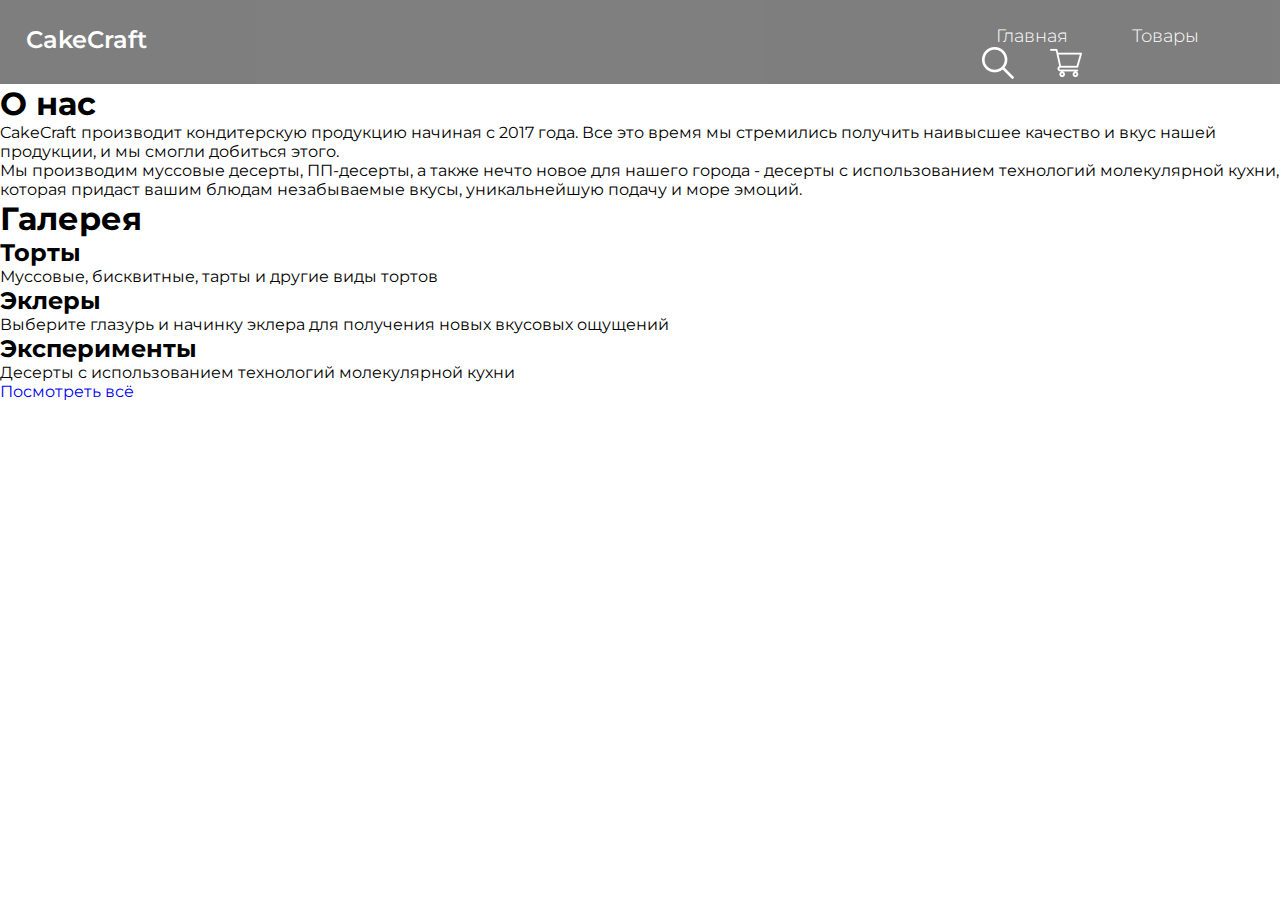
==== index.html @ c8b183b9 "redesign" ====
<!DOCTYPE html>
<html>
<head>
    <meta charset='utf-8'>
    <meta http-equiv='X-UA-Compatible' content='IE=edge'>
    <title>CakeCraft - главная</title>
    <meta name='viewport' content='width=device-width, initial-scale=1'>
    <link rel='stylesheet' type='text/css' media='screen' href='styles/index.css'>
    <link href="https://fonts.googleapis.com/css2?family=Montserrat:wght@300;400;500;600&display=swap" rel="stylesheet">
    <script src='scripts/main.js'></script>
</head>

<body>
    <header id="#head">
        <div class="header__logo">CakeCraft</div>
        <nav class="topnav" id="myTopnav">
            <a href="#head">Главная</a>
            <a href="allGoods.html">Товары</a>
            <a href="" class="img-link"><img src="media/images/icons/search.png" width="32" height="32" alt="Поиск"></a>
            <a href="" class="img-link"><img src="media/images/icons/bascket.png" width="32" height="32" alt="Корзина"></a>
        </nav>
    </header>

    <main>
        
        <div class="topBlock">

        </div>
    

        <div class="aboutUs" id="aboutUs">
            <h1 id="title">О нас</h1>
            <p id="mainText">CakeCraft производит кондитерскую продукцию начиная с 2017 года. Все это время мы стремились получить наивысшее качество и вкус нашей продукции, и мы смогли добиться этого.</p>
            <p id="mainText">Мы производим муссовые десерты, ПП-десерты, а также нечто новое для нашего города - десерты с использованием технологий молекулярной кухни, которая придаст вашим блюдам незабываемые вкусы, уникальнейшую подачу и море эмоций.</p>
        </div>

        <div class="gallery">
            <h1 id="title">Галерея</h1>
        </div>

        <div class="goods" id="goods">
            <div id="imageFrame1"></div>
            <div id="goodFrame1">
                <h2>Торты</h2>
                <p class="mainText">Муссовые, бисквитные, тарты и другие виды тортов</p>
            </div>
            <div id="imageFrame2"></div>
            <div id="goodFrame2">
                <h2>Эклеры</h2>
                <p class="mainText">Выберите глазурь и начинку эклера для получения новых вкусовых ощущений</p>  
            </div>
            <div id="imageFrame3"></div>
            <div id="goodFrame3">
                <h2>Эксперименты</h2>
                <p class="mainText">Десерты с использованием технологий молекулярной кухни</p>  
            </div>
            <a href="#goods">Посмотреть всё</a>
        </div>

    </main>

    <footer>

    </footer>
</body>
</html>
---- styles/index.css ----
* {
    margin: 0;
    padding: 0;
}

a {
    text-decoration: none;
}

li {
    list-style: none;
}

body {
    font-family: 'Montserrat', sans-serif;
    /* background-color: aqua; */
}

header {
    width: 100%;
    background: #000;
    opacity: 0.5;
    display: flex;
}

.header__logo {
    color: #fff;
    font-weight: 600;
    font-size: 24px;
    cursor: pointer;
    margin-top: 25px;
    margin-left: 2%;
}

nav {
    margin-top: 25px;
    margin-left: 64%;
}

.topnav a {
    color: #fff;
    text-align: center;
    font-weight: 300;
    font-size: 18px;
    padding: 12px 30px;
}

.topnav .img-link {
    color: #fff;
    text-align: center;
    padding: 12px 16px;
}

.topnav a:hover {
    border-bottom: 2px solid #fff;
}





















#buttonTB {
    padding-top: 1%;
    padding-bottom: 1%;
    padding-left: 2%;
    padding-right: 2%;
    margin: 10%;
    background-color: #FCDA7C;
}
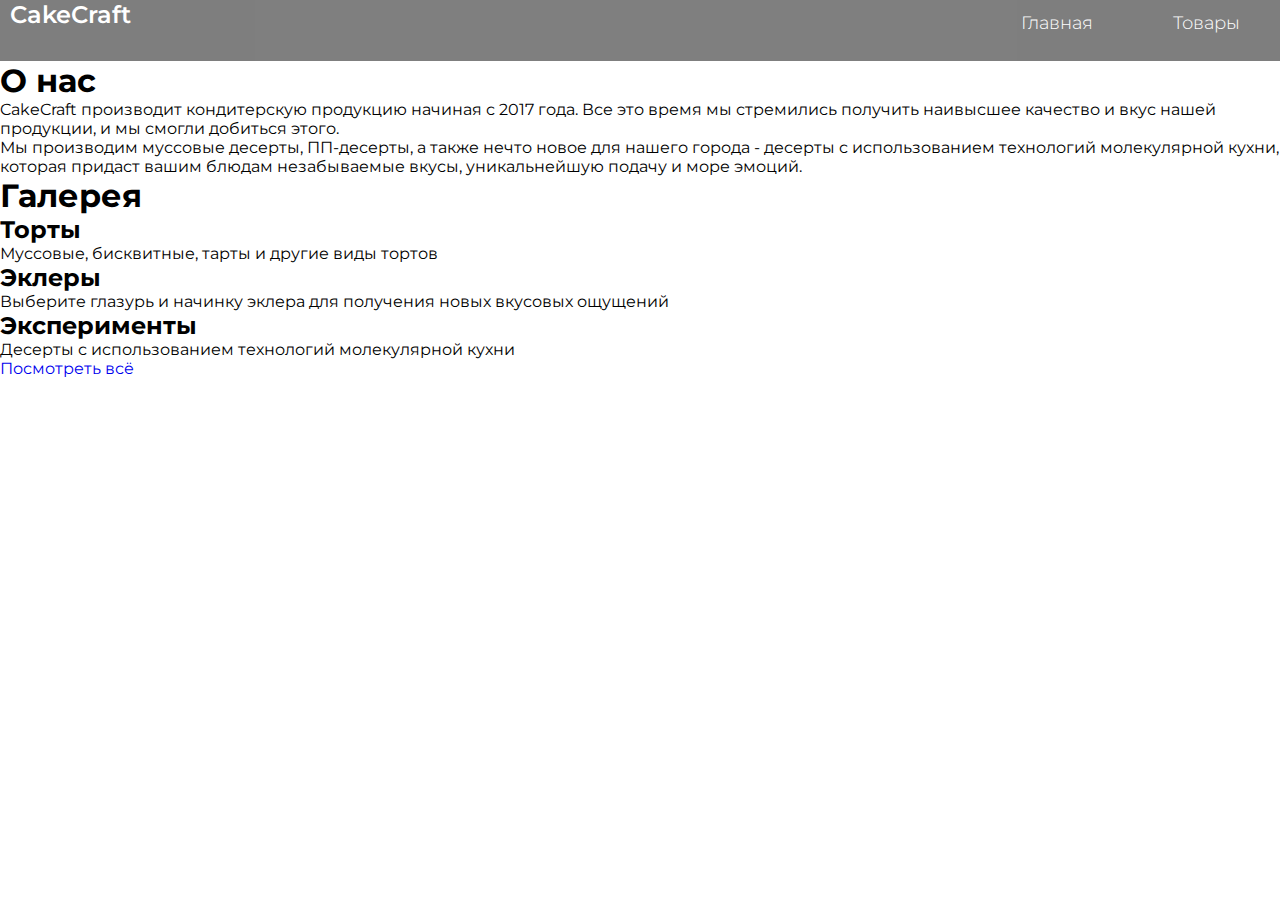
==== commit c2c9dd1b: "Update #0.1" ====
--- a/index.html
+++ b/index.html
@@ -11,9 +11,9 @@
 </head>
 
 <body>
-    <header id="#head">
+    <header class="page__header">
         <div class="header__logo">CakeCraft</div>
-        <nav class="topnav" id="myTopnav">
+        <nav class="topnav">
             <a href="#head">Главная</a>
             <a href="allGoods.html">Товары</a>
             <a href="" class="img-link"><img src="media/images/icons/search.png" width="32" height="32" alt="Поиск"></a>
--- a/styles/index.css
+++ b/styles/index.css
@@ -13,14 +13,23 @@
 
 body {
     font-family: 'Montserrat', sans-serif;
+    display: grid;
+    grid-template-areas: 
+    "header"
+    "landingBlock"
+    "aboutUs"
+    "gallery"
+    "goods"
+    "footer";
     /* background-color: aqua; */
 }
 
-header {
-    width: 100%;
+.page__header {
+    grid-area: header;
     background: #000;
     opacity: 0.5;
-    display: flex;
+    display: grid;
+    grid-template-columns: auto auto;
 }
 
 .header__logo {
@@ -28,12 +37,15 @@
     font-weight: 600;
     font-size: 24px;
     cursor: pointer;
-    margin-top: 25px;
+    /* margin-top: 25px; */
     margin-left: 2%;
 }
 
 nav {
-    margin-top: 25px;
+    display: grid;
+    grid-template-columns: auto auto auto auto;
+    grid-column-gap: 20px;
+    /* margin-top: 25px; */
     margin-left: 64%;
 }
 
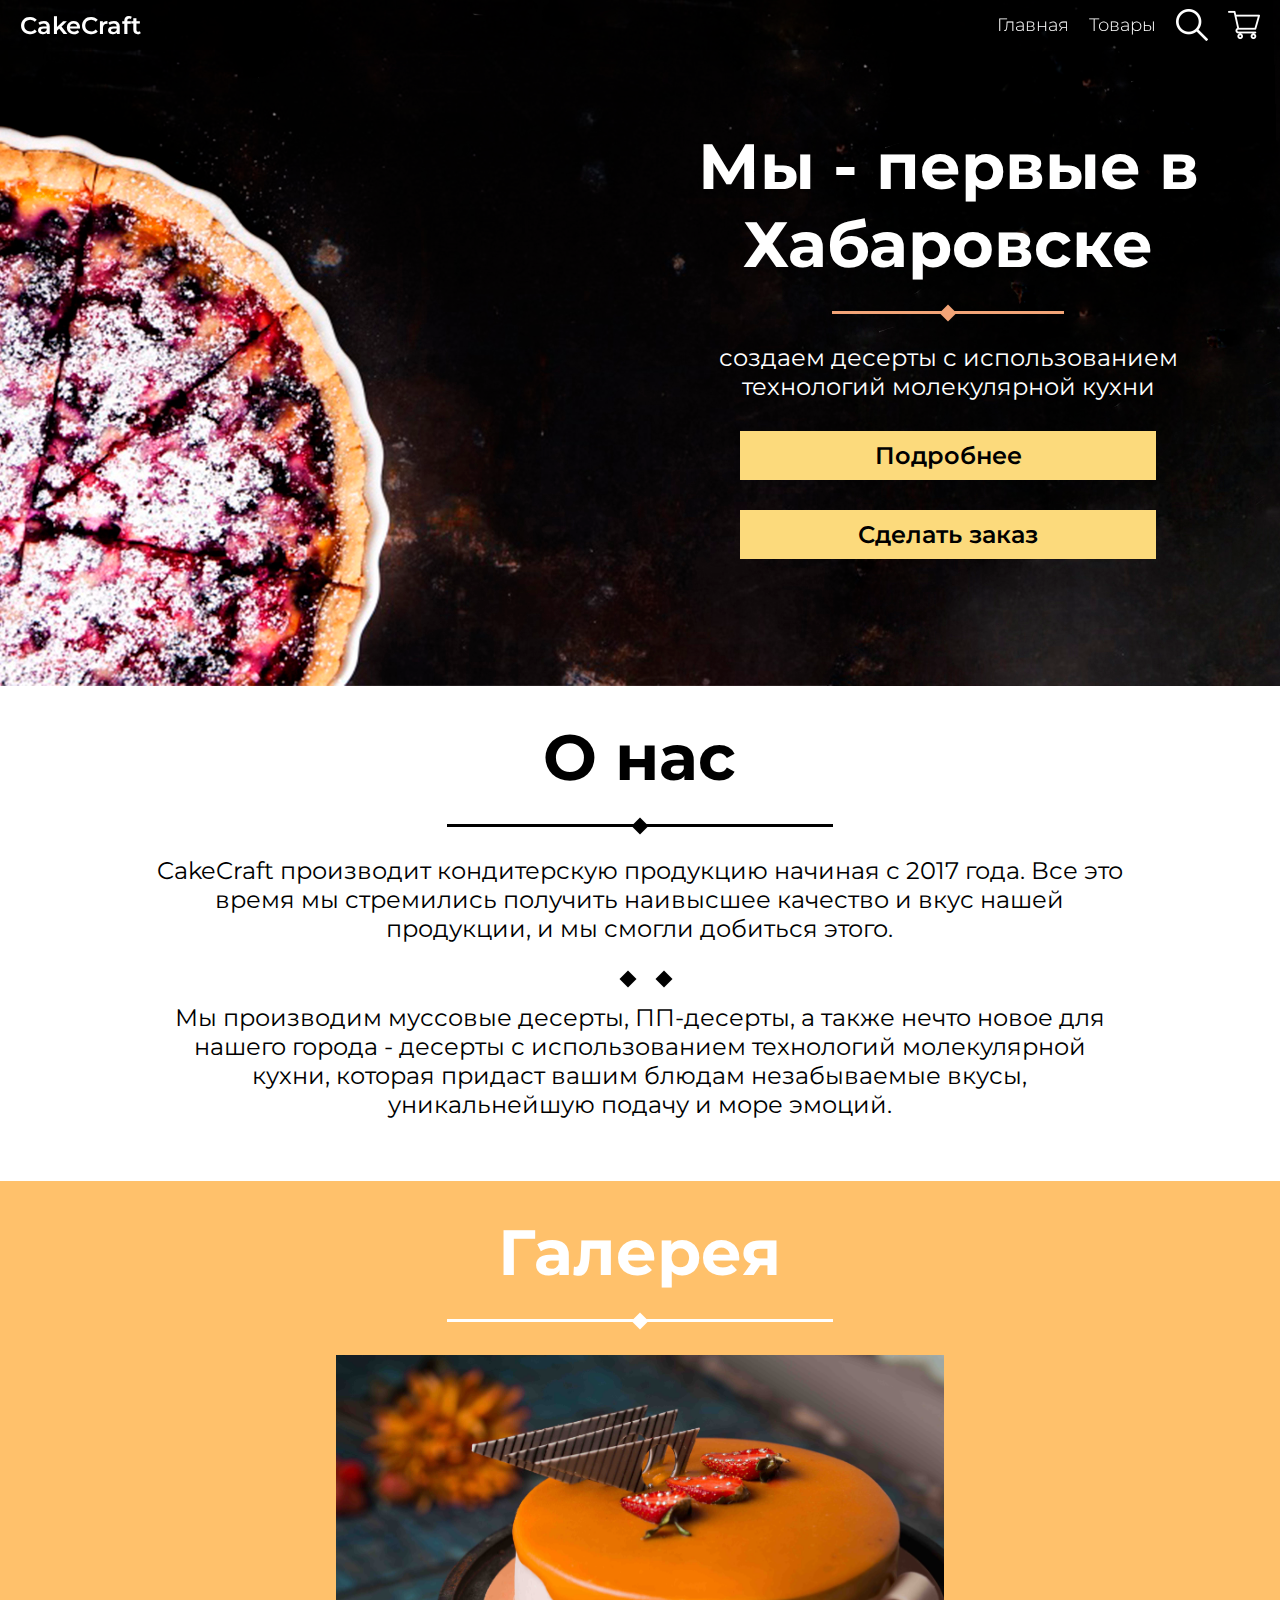
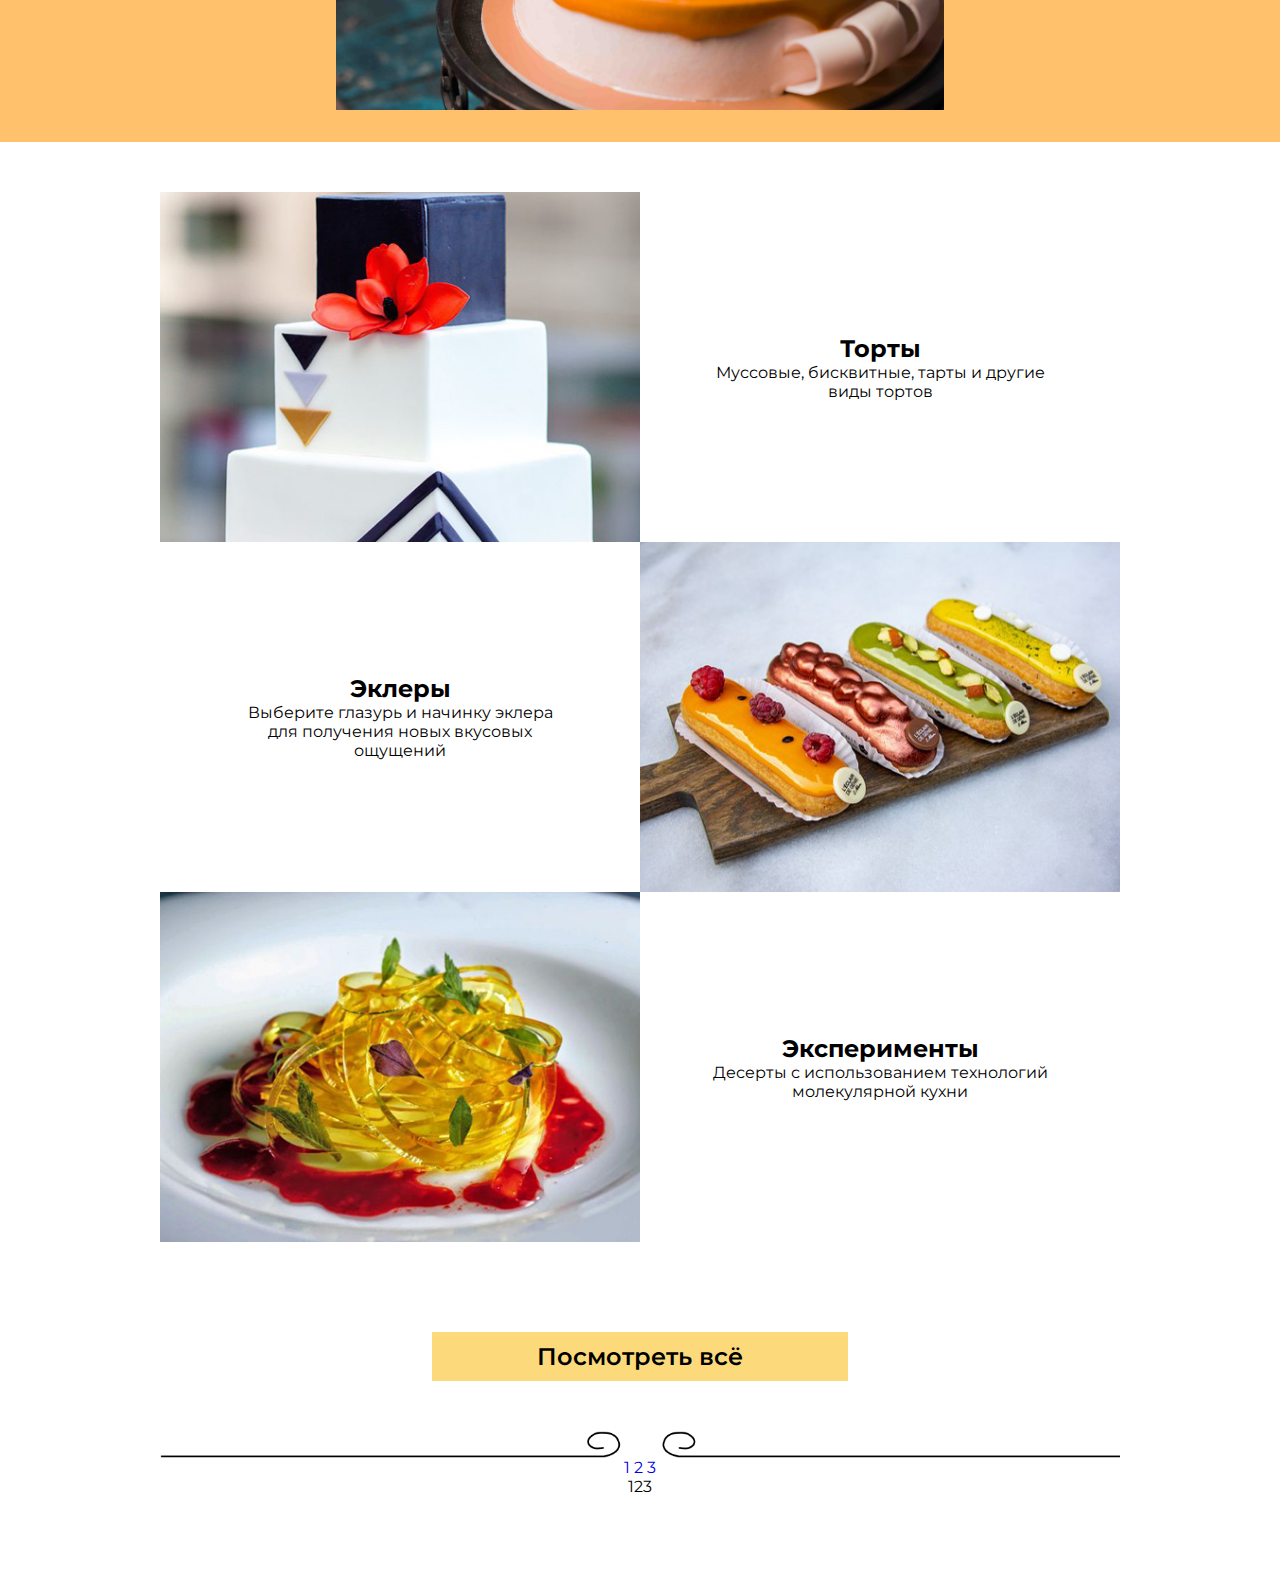
==== commit 18d72fe6: "Update #1" ====
--- a/index.html
+++ b/index.html
@@ -6,61 +6,73 @@
     <title>CakeCraft - главная</title>
     <meta name='viewport' content='width=device-width, initial-scale=1'>
     <link rel='stylesheet' type='text/css' media='screen' href='styles/index.css'>
+    <link rel='stylesheet' type='text/css' media='screen' href='styles/header.css'>
     <link href="https://fonts.googleapis.com/css2?family=Montserrat:wght@300;400;500;600&display=swap" rel="stylesheet">
     <script src='scripts/main.js'></script>
 </head>
 
 <body>
     <header class="page__header">
-        <div class="header__logo">CakeCraft</div>
-        <nav class="topnav">
+        <p class="header__logo">CakeCraft</p>
+        <nav class="header__nav">
             <a href="#head">Главная</a>
-            <a href="allGoods.html">Товары</a>
+            <a href="catalog.html">Товары</a>
             <a href="" class="img-link"><img src="media/images/icons/search.png" width="32" height="32" alt="Поиск"></a>
             <a href="" class="img-link"><img src="media/images/icons/bascket.png" width="32" height="32" alt="Корзина"></a>
         </nav>
     </header>
 
-    <main>
-        
-        <div class="topBlock">
-
-        </div>
-    
-
-        <div class="aboutUs" id="aboutUs">
-            <h1 id="title">О нас</h1>
-            <p id="mainText">CakeCraft производит кондитерскую продукцию начиная с 2017 года. Все это время мы стремились получить наивысшее качество и вкус нашей продукции, и мы смогли добиться этого.</p>
-            <p id="mainText">Мы производим муссовые десерты, ПП-десерты, а также нечто новое для нашего города - десерты с использованием технологий молекулярной кухни, которая придаст вашим блюдам незабываемые вкусы, уникальнейшую подачу и море эмоций.</p>
+    <main class="page__main">
+        <div class="landing__part">
+            <h1 class="landing__h1">Мы - первые в Хабаровске</h1>
+            <div class="landing__text">создаем десерты с использованием технологий молекулярной кухни</div>
+            <a href ="" class="landing__more">Подробнее</a>
+            <a href="" class="landing__order">Сделать заказ</a>
         </div>
 
-        <div class="gallery">
-            <h1 id="title">Галерея</h1>
+        <article class="about__us">
+            <h1 class="page__titles">О нас</h1>
+            <div class="page__text">CakeCraft производит кондитерскую продукцию начиная с 2017 года. Все это время мы стремились получить наивысшее качество и вкус нашей продукции, и мы смогли добиться этого.</div>
+            <div class="deco__element"></div>
+            <div class="page__text">Мы производим муссовые десерты, ПП-десерты, а также нечто новое для нашего города - десерты с использованием технологий молекулярной кухни, которая придаст вашим блюдам незабываемые вкусы, уникальнейшую подачу и море эмоций.</div>
+        </article>
+
+        <article class="gallery">
+            <h1 class="page__titles">Галерея</h1>
+            <img class="gallery__slider" src="media/images/main/image3.jpg" alt="Изображение_галерея" width="50%" height="50%">
+        </article>
+
+        <article class="goods">
+            <div class="image__frame_cake"></div>
+            <div class="text__frame_right">
+                <h2 class="page__titles_h2">Торты</h2>
+                <p class="page__text_goods">Муссовые, бисквитные, тарты и другие виды тортов</p>
+            </div>
+            <div class="text__frame_left">
+                <h2 class="page__titles_h2">Эклеры</h2>
+                <p class="page__text_goods">Выберите глазурь и начинку эклера для получения новых вкусовых ощущений</p>  
+            </div>
+            <div class="image__frame_ecl"></div>
+            <div class="image__frame_exp"></div>
+            <div class="text__frame_right">
+                <h2 class="page__titles_h2">Эксперименты</h2>
+                <p class="page__text_goods">Десерты с использованием технологий молекулярной кухни</p>  
+            </div>
+        </article>
+        <div class="bg__container">
+            <a class="goods__button" href="#goods">Посмотреть всё</a>
         </div>
-
-        <div class="goods" id="goods">
-            <div id="imageFrame1"></div>
-            <div id="goodFrame1">
-                <h2>Торты</h2>
-                <p class="mainText">Муссовые, бисквитные, тарты и другие виды тортов</p>
-            </div>
-            <div id="imageFrame2"></div>
-            <div id="goodFrame2">
-                <h2>Эклеры</h2>
-                <p class="mainText">Выберите глазурь и начинку эклера для получения новых вкусовых ощущений</p>  
-            </div>
-            <div id="imageFrame3"></div>
-            <div id="goodFrame3">
-                <h2>Эксперименты</h2>
-                <p class="mainText">Десерты с использованием технологий молекулярной кухни</p>  
-            </div>
-            <a href="#goods">Посмотреть всё</a>
-        </div>
-
+        
     </main>
 
-    <footer>
-
+    <footer class="page__footer">
+        <img src="media/images/main/decor.png" alt="Декор" width="100%" height="100%">
+        <div class="social__media">
+            <a href="https://vk.com">1</a>
+            <a href="https://instagram.com">2</a>
+            <a href="https://twitter.com">3</a>
+        </div>
+        <div class="info__data">123</div>
     </footer>
 </body>
 </html>--- a/styles/index.css
+++ b/styles/index.css
@@ -13,85 +13,292 @@
 
 body {
     font-family: 'Montserrat', sans-serif;
-    display: grid;
-    grid-template-areas: 
-    "header"
-    "landingBlock"
-    "aboutUs"
-    "gallery"
-    "goods"
-    "footer";
-    /* background-color: aqua; */
-}
-
-.page__header {
-    grid-area: header;
-    background: #000;
-    opacity: 0.5;
-    display: grid;
-    grid-template-columns: auto auto;
-}
-
-.header__logo {
+}
+
+.landing__part {
+    display: flex;
+    flex-flow: column;
+    align-items: flex-end;
+    justify-content: center;
+    padding-right: 50px;
+    box-sizing: border-box;
+    height: 686px;
+    width: 100%;
+    background-image: url(../media/images/main/image1.jpg);
+    background-repeat: no-repeat;
+    background-position: 40% 50%;
+    background-size: cover;
+}
+
+.landing__h1 {
+    text-align: center;
+    font-size: 64px;
+    width: 564px;
     color: #fff;
+    height: max-content;
+    position: relative;
+}
+
+.landing__text {
+    text-align: center;
+    font-size: 24px;
+    width: 564px;
+    margin: 60px 0px 30px 0px;
+    height: max-content;
+    color: #fff;
+}
+
+.landing__more, .landing__order {
+    display: block;
+    width: 416px;
+    padding: 10px 0px;
+    margin-right: 74px;
+    background: #FCDA7C;
+    height: max-content;
+    text-align: center;
+    color: black;
     font-weight: 600;
     font-size: 24px;
-    cursor: pointer;
-    /* margin-top: 25px; */
-    margin-left: 2%;
-}
-
-nav {
+}
+
+.landing__order {
+    margin-top: 30px;
+}
+
+.landing__h1::before {
+    content: "";
+    display: block;
+    width: 232px;
+    height: 3px;
+    background: #F2A477;
+    position: absolute;
+    top: calc(100% + 28px);
+    left: calc(50% - 116px);
+}
+
+.landing__h1::after {
+    content: "";
+    display: block;
+    width: 12px;
+    height: 12px;
+    background: #F2A477;
+    position: absolute;
+    transform: rotate(45deg);
+    top: calc(100% + 24px);
+    left: calc(50% - 6px);
+}
+
+.about__us {
+    margin: 32px;
+    display: flex;
+    flex-flow: column;
+    align-items: center;
+    justify-content: center;
+}
+
+.page__titles {
+    text-align: center;
+    font-size: 64px;
+
+    width: 80%;
+    height: max-content;
+    position: relative;
+}
+
+.page__titles::before {
+    content: "";
+    display: block;
+    width: 386px;
+    height: 3px;
+    background: #000;
+    position: absolute;
+    top: calc(100% + 28px);
+    left: calc(50% - 193px);
+}
+
+.page__titles::after {
+    content: "";
+    display: block;
+    width: 12px;
+    height: 12px;
+    background: #000;
+    position: absolute;
+    transform: rotate(45deg);
+    top: calc(100% + 24px);
+    left: calc(50% - 6px);
+}
+
+.page__text {
+    text-align: center;
+    font-size: 24px;
+    width: 80%;
+    margin: 30px 0px 30px 0px;
+    height: max-content;
+}
+
+.page__titles ~ .page__text {
+    margin: 60px 0px 30px 0px;
+}
+
+.page__text ~ .page__text {
+    margin: 30px 0px 30px 0px;
+}
+
+.deco__element {
+    position: relative;
+}
+
+.deco__element::before {
+    content: "";
+    display: block;
+    width: 12px;
+    height: 12px;
+    background: #000;
+    position: absolute;
+    transform: rotate(45deg);
+    left: calc(50% - 18px);
+}
+
+.deco__element::after {
+    content: "";
+    display: block;
+    width: 12px;
+    height: 12px;
+    background: #000;
+    position: absolute;
+    transform: rotate(45deg);
+    left: calc(50% + 18px);
+}
+
+.gallery {
+    padding: 32px;
+    margin-top: 32px;
+    display: flex;
+    flex-flow: column;
+    align-items: center;
+    justify-content: center;
+    background: #FFC16B;
+}
+
+.gallery > .page__titles {
+    color: #fff;
+}
+
+.gallery > .page__titles::before {
+    background: #fff;
+}
+
+.gallery > .page__titles::after {
+    background: #fff;
+}
+
+.gallery__slider {
+    margin-top: 64px;
+}
+
+.goods {
     display: grid;
-    grid-template-columns: auto auto auto auto;
-    grid-column-gap: 20px;
-    /* margin-top: 25px; */
-    margin-left: 64%;
-}
-
-.topnav a {
-    color: #fff;
-    text-align: center;
-    font-weight: 300;
-    font-size: 18px;
-    padding: 12px 30px;
-}
-
-.topnav .img-link {
-    color: #fff;
-    text-align: center;
-    padding: 12px 16px;
-}
-
-.topnav a:hover {
-    border-bottom: 2px solid #fff;
-}
-
-
-
-
-
-
-
-
-
-
-
-
-
-
-
-
-
-
-
-
-
-#buttonTB {
-    padding-top: 1%;
-    padding-bottom: 1%;
-    padding-left: 2%;
-    padding-right: 2%;
-    margin: 10%;
-    background-color: #FCDA7C;
+    margin: 50px 160px 90px 160px;
+    align-items: center;
+    justify-content: center;
+    grid-template-columns: 1fr 1fr;
+    grid-template-rows: repeat(3, max-content);
+    /* margin: 0% 12% 0% 12%; */
+}
+
+.text__frame_right, .text__frame_left {
+    display: flex;
+    flex-flow: column;
+    align-items: center;
+    justify-content: center;
+    height: 350px;
+}
+
+.bg__container {
+    display: flex;
+    flex-flow: column;
+    align-items: center;
+    justify-content: center;
+}
+
+.goods__button {
+    display: block;
+    width: 416px;
+    padding: 10px 0px;
+    background: #FCDA7C;
+    height: max-content;
+    text-align: center;
+    color: black;
+    font-weight: 600;
+    font-size: 24px;
+}
+
+.page__footer {
+    display: flex;
+    flex-flow: column;
+    align-items: center;
+    justify-content: center;
+    margin: 50px 160px 90px 160px;
+}
+
+.image__frame_cake {
+    background-image: url(../media/images/main/image_cake.jpg);
+    background-repeat: no-repeat;
+    background-position: 50% 20%;
+    background-size: cover;
+    height: 350px;
+}
+
+.image__frame_exp {
+    background-image: url(../media/images/main/image_exp.jpg);
+    background-repeat: no-repeat;
+    background-position: 50% 20%;
+    background-size: cover;
+    height: 350px;
+}
+
+.image__frame_ecl {
+    background-image: url(../media/images/main/image_ecl.jpg);
+    background-repeat: no-repeat;
+    background-position: 50% 20%;
+    background-size: cover;
+    height: 350px;
+}
+
+@media screen and (max-width: 700px) {
+    .landing__part {
+        padding-right: 0px;
+        align-items: center;
+    }
+    .landing__more, .landing__order {
+        margin-right: 0px;
+        width: 70%;
+    }
+    .landing__h1 {
+        width: 240px;
+        font-size: 32px;
+    }
+    .landing__text {
+        width: 70%;
+    }
+    .goods {
+        grid-template-columns: 1fr;
+        grid-template-rows: 1fr;
+        
+    }
+    .goods > div:nth-child(1) {order: 0;}
+    .goods > div:nth-child(2) {order: 1;}
+    .goods > div:nth-child(3) {order: 3;}
+    .goods > div:nth-child(4) {order: 2;}
+    .goods > div:nth-child(5) {order: 4;}
+    .goods > div:nth-child(6) {order: 5;}
+}
+
+.page__text_goods {
+    text-align: center;
+    width: 70%;
+}
+
+.page__titles_h2 {
+    text-align: center;
 }--- a/styles/header.css
+++ b/styles/header.css
@@ -0,0 +1,48 @@
+.page__header {
+    position: fixed;
+    width: 100%;
+    height: 50px;
+    background: rgba(0, 0, 0, 0.5);
+    display: grid;
+    grid-template-columns: auto max-content;
+    align-items: center;
+    z-index: 999;
+}
+
+.header__logo {
+    color: #fff;
+    font-weight: 600;
+    font-size: 24px;
+    cursor: pointer;
+    margin-left: 2%;
+}
+
+.header__nav {
+    height: 100%;
+    display: grid;
+    grid-template-columns: repeat(4, max-content);
+    grid-column-gap: 20px;
+    align-items: center;
+    padding-right: 20px;
+}
+
+.page__header a {
+    display: flex;
+    align-items: center;
+    height: 90%;
+    color: #fff;
+    text-align: center;
+    font-weight: 300;
+    font-size: 18px;
+    box-sizing: border-box;
+}
+
+.page__header .img-link {
+    color: #fff;
+    text-align: center;
+}
+
+.page__header a:hover {
+    border-top: 2px solid rgba(0, 0, 0, 0);
+    border-bottom: 2px solid #fff;
+}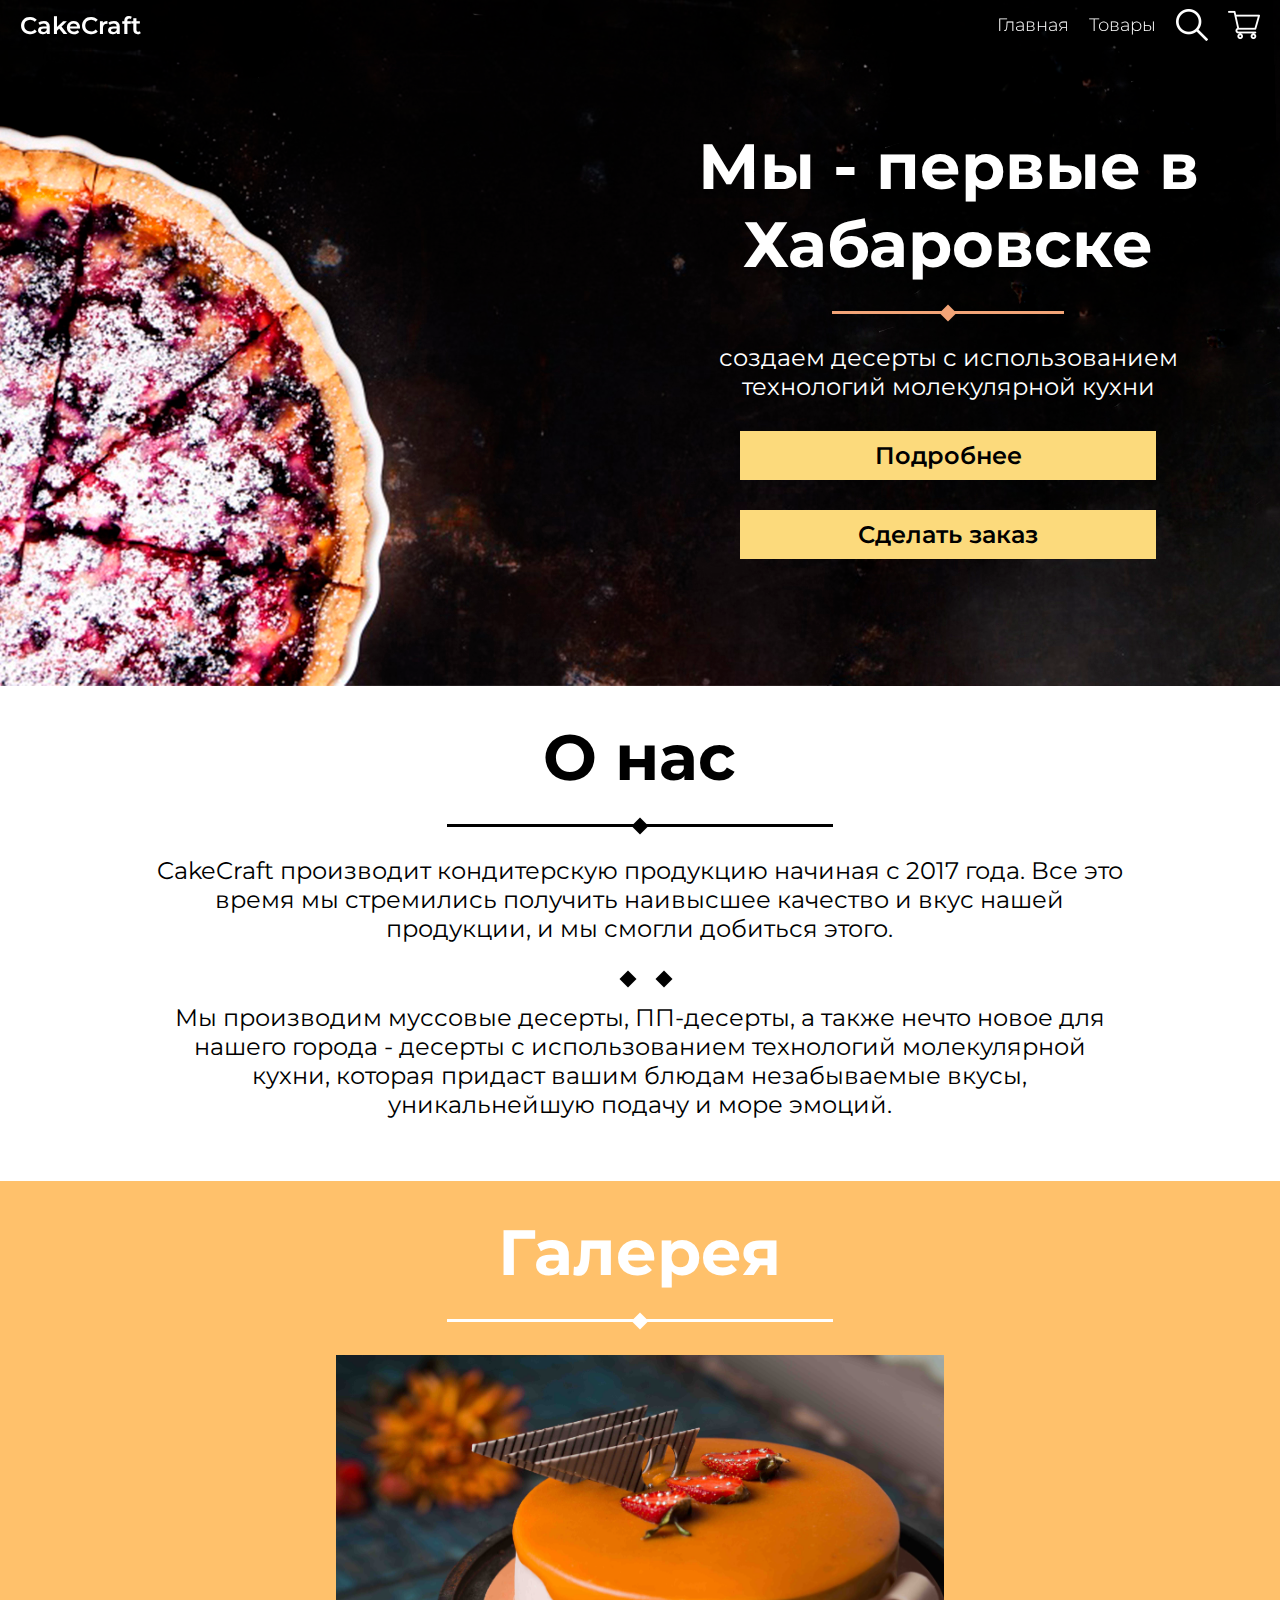
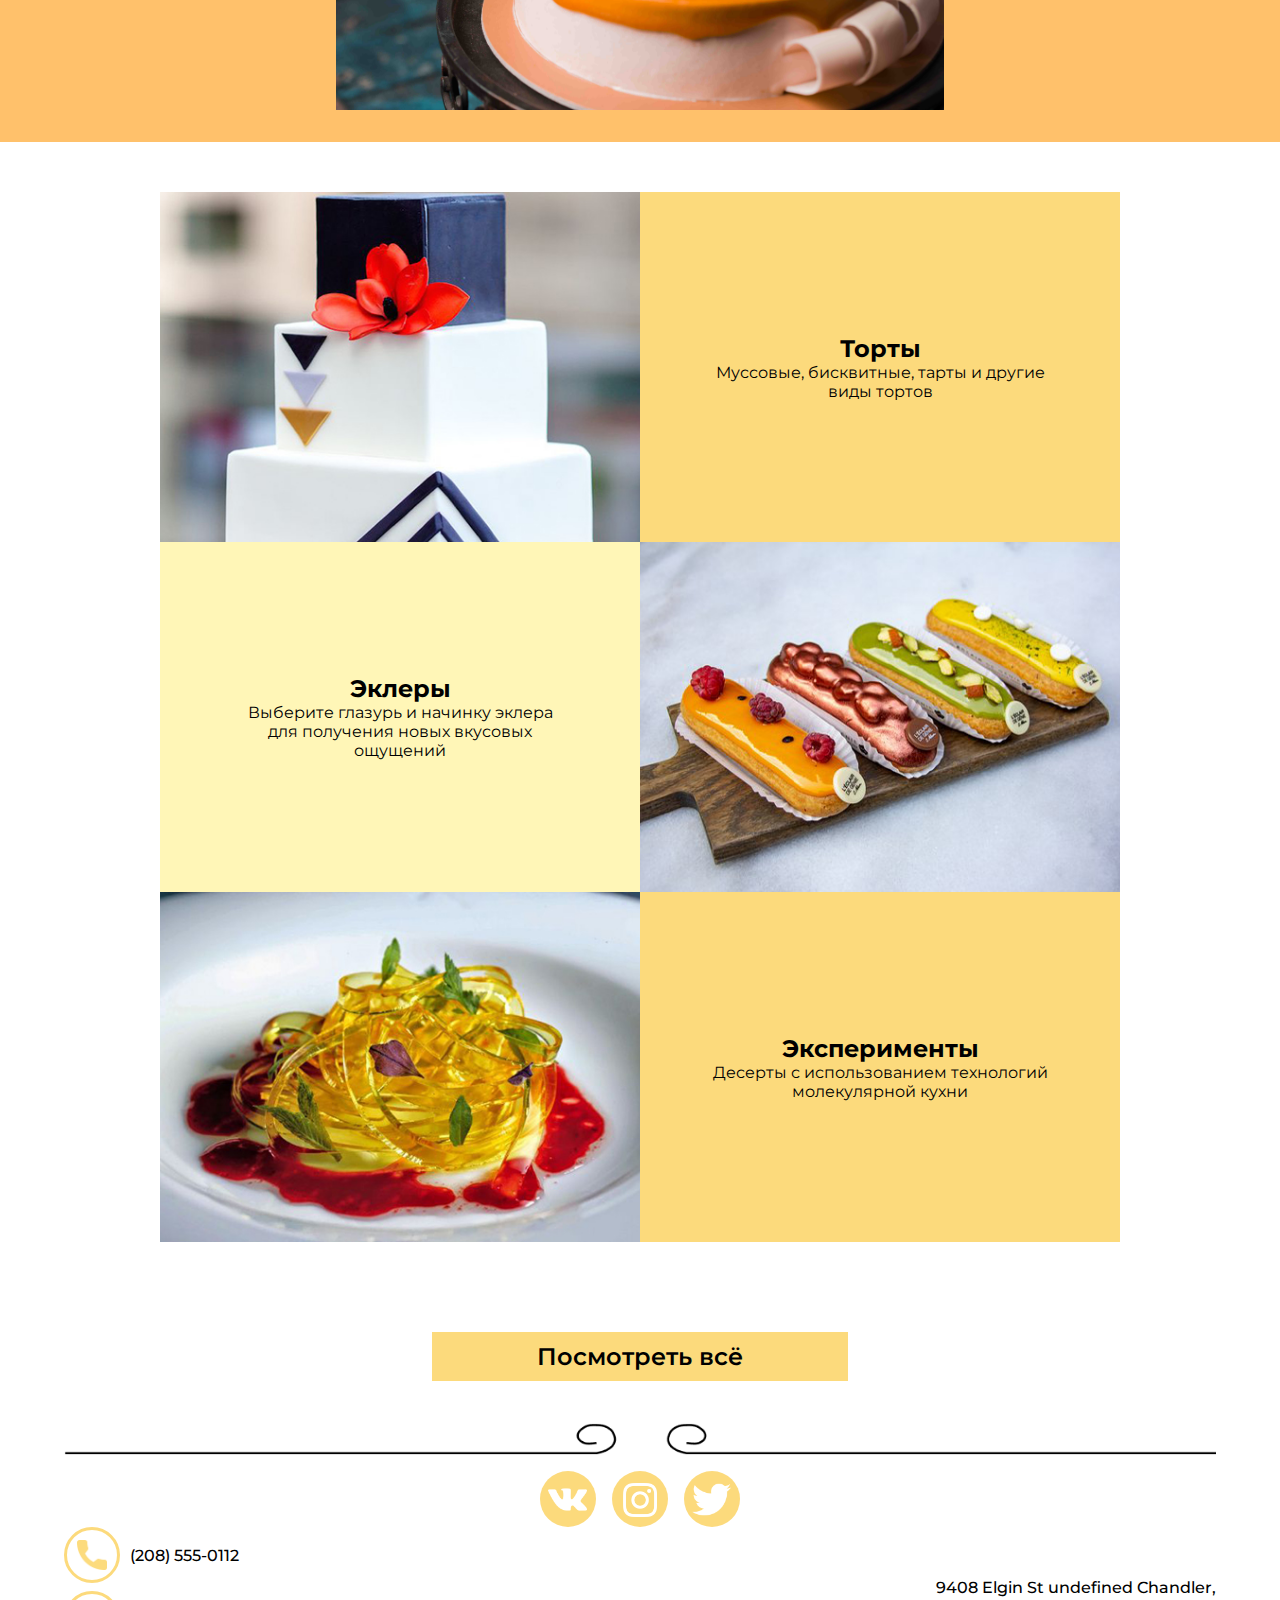
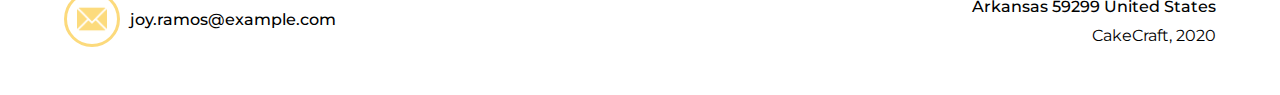
==== commit 2a4d905f: "Update #2" ====
--- a/index.html
+++ b/index.html
@@ -3,34 +3,40 @@
 <head>
     <meta charset='utf-8'>
     <meta http-equiv='X-UA-Compatible' content='IE=edge'>
+    <meta name="viewport" content="width=device-width, initial-scale=1">
+    <meta name="robots" content="all">
+    <meta http-equiv="Content-Type" content="text/html; charset=utf8">
+    <meta name="keywords" content="торт, торты, молекулярная кухня, cakecraft, cc, эклер, доставка еды, кондитерские изделия, хабаровск, тарт, шоколад">
+    <meta name="description" content="Сайт кондитерской фирмы CakeCraft. Содержимое сайта - информация о производстве, интернет-магазин.">
+    <link rel="canonical" href="index.html">
+    <link rel="SHORTCUT ICON" href="media/images/icons/icon.png" type="image/png">
     <title>CakeCraft - главная</title>
-    <meta name='viewport' content='width=device-width, initial-scale=1'>
     <link rel='stylesheet' type='text/css' media='screen' href='styles/index.css'>
     <link rel='stylesheet' type='text/css' media='screen' href='styles/header.css'>
+    <link rel='stylesheet' type='text/css' media='screen' href='styles/footer.css'>
     <link href="https://fonts.googleapis.com/css2?family=Montserrat:wght@300;400;500;600&display=swap" rel="stylesheet">
-    <script src='scripts/main.js'></script>
 </head>
 
 <body>
     <header class="page__header">
-        <p class="header__logo">CakeCraft</p>
+        <a class="header__logo" href="#head">CakeCraft</a>
         <nav class="header__nav">
-            <a href="#head">Главная</a>
+            <a href="#head" class="header__main-page">Главная</a>
             <a href="catalog.html">Товары</a>
-            <a href="" class="img-link"><img src="media/images/icons/search.png" width="32" height="32" alt="Поиск"></a>
-            <a href="" class="img-link"><img src="media/images/icons/bascket.png" width="32" height="32" alt="Корзина"></a>
+            <a href="search.html"><img class="img-link-search" src="media/images/icons/search.png"alt="Поиск"></a>
+            <a href="bin.html"><img class="img-link-bin" src="media/images/icons/bascket.png" alt="Корзина"></a>
         </nav>
     </header>
 
     <main class="page__main">
-        <div class="landing__part">
+        <div class="landing__part" id="head">
             <h1 class="landing__h1">Мы - первые в Хабаровске</h1>
             <div class="landing__text">создаем десерты с использованием технологий молекулярной кухни</div>
-            <a href ="" class="landing__more">Подробнее</a>
-            <a href="" class="landing__order">Сделать заказ</a>
+            <a href="#au" class="landing__more">Подробнее</a>
+            <a href="#mo" class="landing__order">Сделать заказ</a>
         </div>
 
-        <article class="about__us">
+        <article class="about__us" id="au">
             <h1 class="page__titles">О нас</h1>
             <div class="page__text">CakeCraft производит кондитерскую продукцию начиная с 2017 года. Все это время мы стремились получить наивысшее качество и вкус нашей продукции, и мы смогли добиться этого.</div>
             <div class="deco__element"></div>
@@ -42,7 +48,7 @@
             <img class="gallery__slider" src="media/images/main/image3.jpg" alt="Изображение_галерея" width="50%" height="50%">
         </article>
 
-        <article class="goods">
+        <article class="goods" id="mo">
             <div class="image__frame_cake"></div>
             <div class="text__frame_right">
                 <h2 class="page__titles_h2">Торты</h2>
@@ -60,19 +66,40 @@
             </div>
         </article>
         <div class="bg__container">
-            <a class="goods__button" href="#goods">Посмотреть всё</a>
+            <a class="goods__button" href="catalog.html">Посмотреть всё</a>
         </div>
         
     </main>
 
     <footer class="page__footer">
-        <img src="media/images/main/decor.png" alt="Декор" width="100%" height="100%">
+        <div class="footer__decor"></div>
         <div class="social__media">
-            <a href="https://vk.com">1</a>
-            <a href="https://instagram.com">2</a>
-            <a href="https://twitter.com">3</a>
+            <a href="https://www.vk.com" class="footer__vk"></a>
+            <a href="https://www.instagram.com" class="footer__inst"></a>
+            <a href="https://www.twitter.com" class="footer__twit"></a>
         </div>
-        <div class="info__data">123</div>
+        <div class="info__data">
+            <div>
+                <div class="footer__info-phone-cont">
+                    <div class="footer__info-icon-phone"></div>
+                    <span class="footer__info-text">
+                        (208) 555-0112
+                    </span>
+                </div>
+
+                <div class="footer__info-mail-cont">
+                    <div class="footer__info-icon-mail"></div>
+                    <span class="footer__info-text">
+                        joy.ramos@example.com
+                    </span>
+                </div>
+            </div>
+
+            <div class="footer__adcopy">
+                <div class="footer__address">9408 Elgin St undefined Chandler, Arkansas 59299 United States</div>
+                <div class="footer__copyright">CakeCraft, 2020</div>
+            </div>
+        </div>
     </footer>
 </body>
 </html>--- a/styles/index.css
+++ b/styles/index.css
@@ -203,7 +203,6 @@
     justify-content: center;
     grid-template-columns: 1fr 1fr;
     grid-template-rows: repeat(3, max-content);
-    /* margin: 0% 12% 0% 12%; */
 }
 
 .text__frame_right, .text__frame_left {
@@ -212,6 +211,14 @@
     align-items: center;
     justify-content: center;
     height: 350px;
+}
+
+.text__frame_left {
+    background-color: #FFF6B7;
+}
+
+.text__frame_right {
+    background-color: #FCDA7C;
 }
 
 .bg__container {
@@ -231,14 +238,6 @@
     color: black;
     font-weight: 600;
     font-size: 24px;
-}
-
-.page__footer {
-    display: flex;
-    flex-flow: column;
-    align-items: center;
-    justify-content: center;
-    margin: 50px 160px 90px 160px;
 }
 
 .image__frame_cake {
@@ -265,6 +264,11 @@
     height: 350px;
 }
 
+.landing__more:hover, .landing__order:hover, .goods__button:hover{
+    background: #E5E5E5;
+    transition: 0.2s ease-in;
+}
+
 @media screen and (max-width: 700px) {
     .landing__part {
         padding-right: 0px;
@@ -292,6 +296,26 @@
     .goods > div:nth-child(4) {order: 2;}
     .goods > div:nth-child(5) {order: 4;}
     .goods > div:nth-child(6) {order: 5;}
+
+    .landing__text {
+        font-size: 16px;
+    }
+    .page__text {
+        font-size: 16px;
+    }
+    .page__titles {
+        font-size: 36px;
+    }
+
+    .goods__button {
+        font-size: 18px;
+        width: 232px;
+    }
+
+    .landing__more, .landing__order {
+        font-size: 18px;
+        width: 232px;
+    }
 }
 
 .page__text_goods {
--- a/styles/header.css
+++ b/styles/header.css
@@ -26,7 +26,7 @@
     padding-right: 20px;
 }
 
-.page__header a {
+.header__nav a {
     display: flex;
     align-items: center;
     height: 90%;
@@ -37,12 +37,32 @@
     box-sizing: border-box;
 }
 
-.page__header .img-link {
+.page__header .img-link-search .img-link-bin {
     color: #fff;
     text-align: center;
 }
 
-.page__header a:hover {
+.header__nav a:hover {
     border-top: 2px solid rgba(0, 0, 0, 0);
     border-bottom: 2px solid #fff;
+}
+
+.header__nav a .img-link-search {
+    display: block;
+    width: 32px;
+    height: 32px;
+}
+
+.header__nav a .img-link-bin {
+    display: block;
+    width: 32px;
+    height: 32px;
+}
+
+
+
+@media screen and (max-width: 500px) {
+    .header__nav  a.header__main-page {
+        display: none;
+    }
 }--- a/styles/footer.css
+++ b/styles/footer.css
@@ -0,0 +1,148 @@
+.page__footer {
+    display: flex;
+    flex-flow: column;
+    align-items: center;
+    justify-content: center;
+    margin: 40px 5% 40px 5%;
+    margin-left: 5%;
+    margin-right: 5%;
+}
+
+.footer__decor {
+    width: 100%;
+    height: 36px;
+    background-image: url(../media/images/main/decor.png);
+    background-repeat: no-repeat;
+    background-size: contain;
+    background-position: center;
+    margin-bottom: 14px;
+}
+
+.social__media {
+    display: flex;
+    flex-flow: row;
+    align-items: center;
+}
+
+.footer__vk {
+    display: block;
+    min-width: 56px;
+    min-height: 56px;
+    border-radius: 28px;
+    background-color: #FCDA7C;
+    background-image: url(../media/images/icons/vk.png);
+    background-size: 70%;
+    background-repeat: no-repeat;
+    background-position: center;
+    margin-right: 16px;
+}
+
+.footer__inst {
+    display: block;
+    min-width: 56px;
+    min-height: 56px;
+    border-radius: 28px;
+    background-color: #FCDA7C;
+    background-image: url(../media/images/icons/instagram.png);
+    background-size: 60%;
+    background-repeat: no-repeat;
+    background-position: center;
+    margin-right: 16px;
+}
+
+.footer__twit {
+    display: block;
+    min-width: 56px;
+    min-height: 56px;
+    border-radius: 28px;
+    background-color: #FCDA7C;
+    background-image: url(../media/images/icons/twitter.png);
+    background-size: 70%;
+    background-repeat: no-repeat;
+    background-position: center;
+}
+
+.footer__twit:hover, .footer__inst:hover, .footer__vk:hover {
+    background: #E5E5E5;
+    transition: 0.2s ease-in;
+}
+
+.info__data {
+    display: flex;
+    flex-flow: row;
+    justify-content: space-between;
+    align-content: space-between;
+    width: 100%;
+    align-items: center;
+}
+
+.footer__adcopy {
+    display: flex;
+    flex-flow: column;
+    align-items: flex-end;
+    margin-top: 40px;
+}
+
+.footer__info-mail-cont, .footer__info-phone-cont {
+    display: flex;
+    flex-flow: row;
+    align-items: center;
+    margin-bottom: 8px;
+}
+
+.footer__info-icon-phone {
+    display: block;
+    box-sizing: border-box;
+    min-width: 56px;
+    min-height: 56px;
+    max-width: 56px;
+    max-height: 56px;
+    border-radius: 28px;
+    background-color: #fff;
+    border: 3px solid #FCDA7C;
+    background-image: url(../media/images/icons/phone.png);
+    background-size: 60%;
+    background-repeat: no-repeat;
+    background-position: center;
+}
+
+.footer__info-icon-mail {
+    display: block;
+    box-sizing: border-box;
+    min-width: 56px;
+    min-height: 56px;
+    max-width: 56px;
+    max-height: 56px;
+    border-radius: 28px;
+    background-color: #fff;
+    border: 3px solid #FCDA7C;
+    background-image: url(../media/images/icons/mail.png);
+    background-size: 60%;
+    background-repeat: no-repeat;
+    background-position: center;
+}
+
+.footer__info-text {
+    font-weight: 500;
+    margin-left: 10px;
+}
+
+.footer__address {
+    font-weight: 500;
+    margin-bottom: 10px;
+    width: 60%;
+    text-align: right;
+}
+
+.footer__copyright {
+    text-align: right;
+}
+
+@media screen and (max-width: 600px) {
+    .info__data {
+        flex-flow: column;
+    }
+    .social__media {
+        margin-bottom: 30px;
+    }
+}
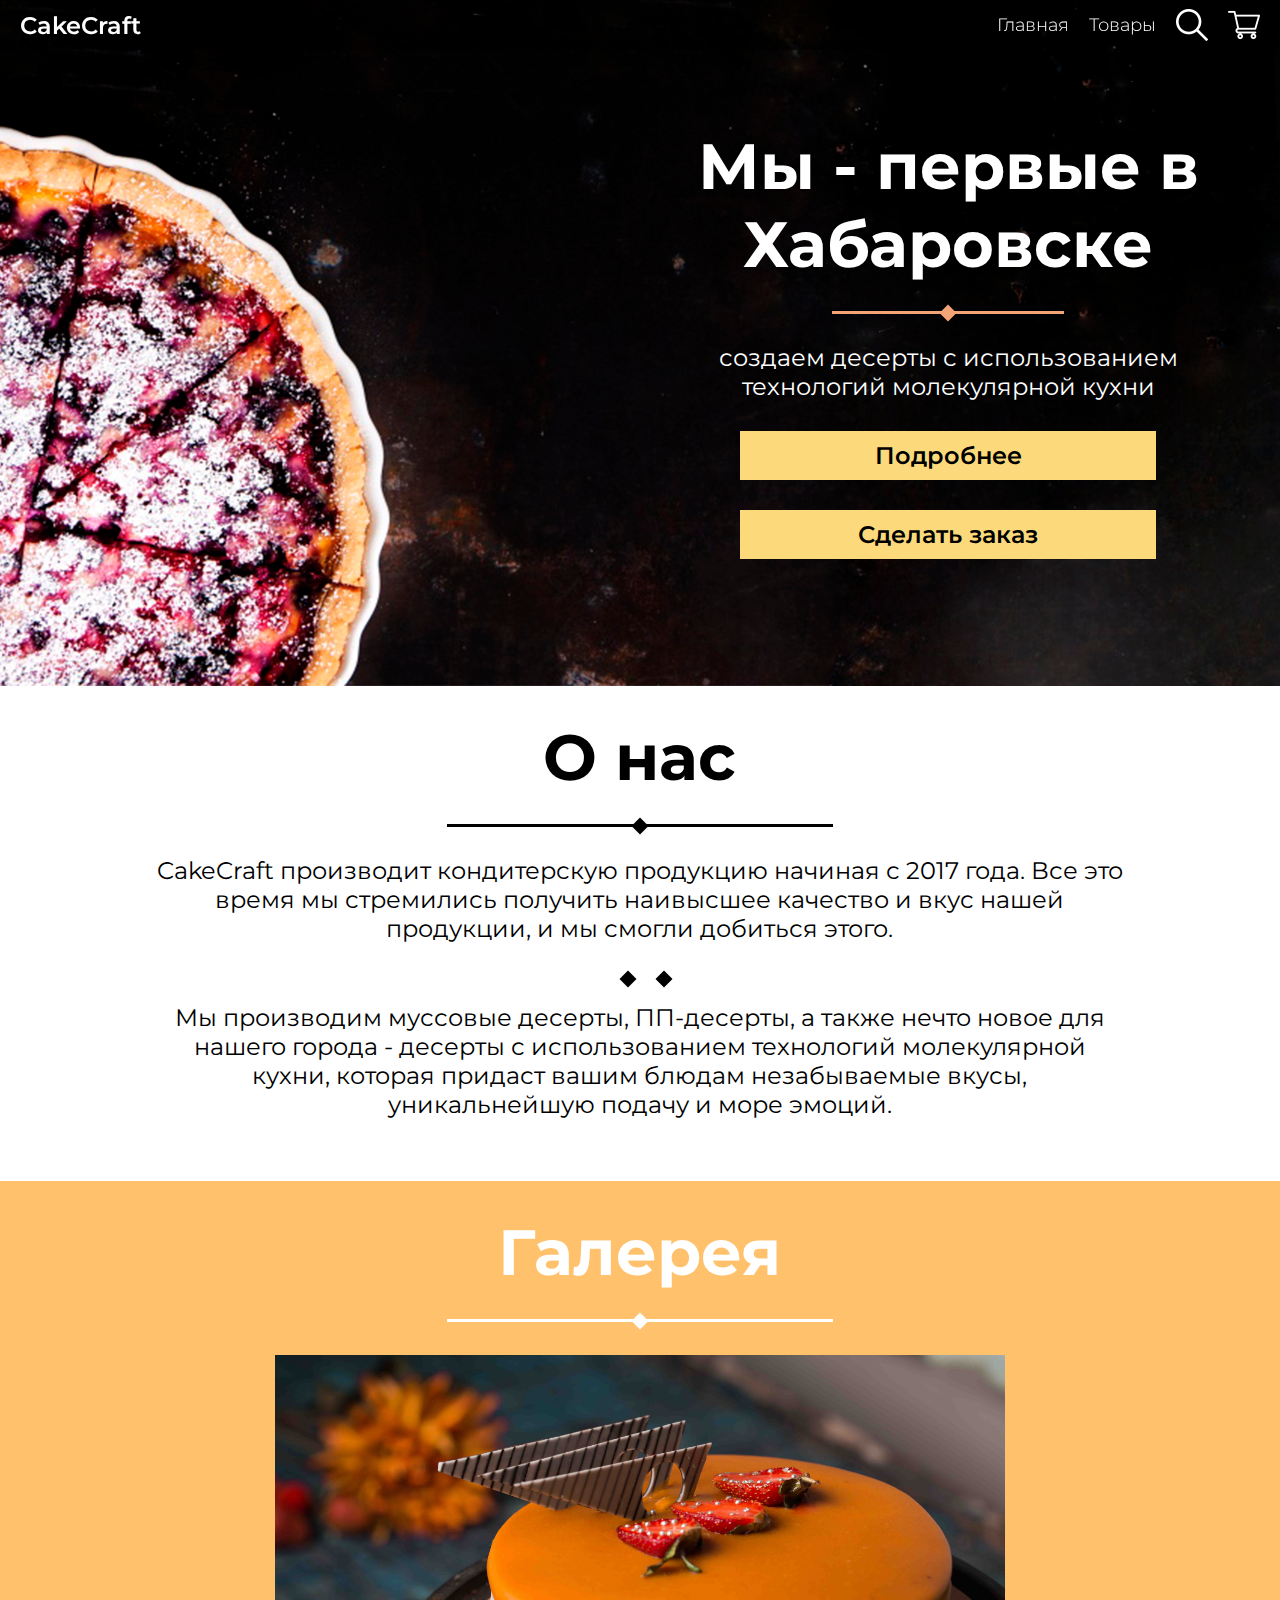
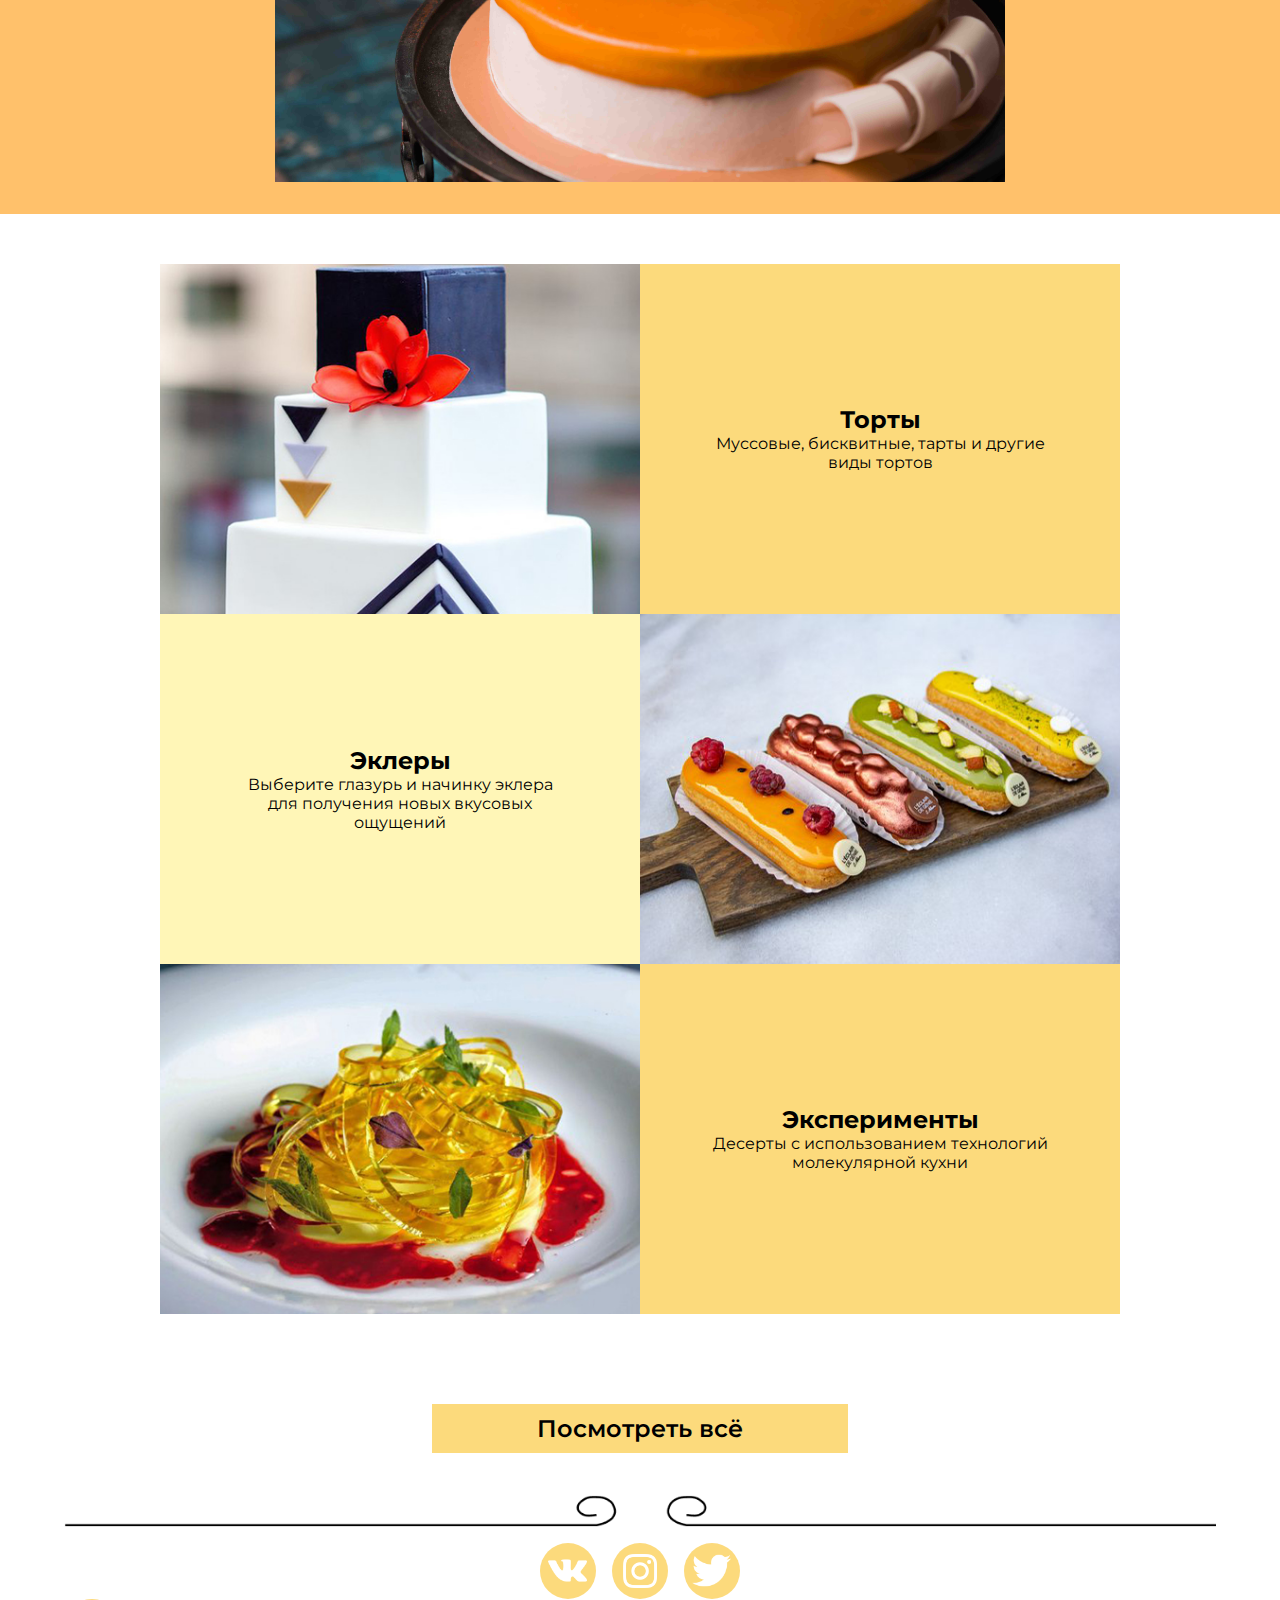
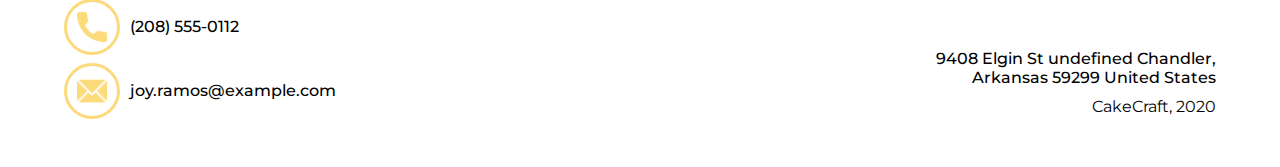
==== commit 34160a20: "Update #5" ====
--- a/index.html
+++ b/index.html
@@ -1,11 +1,10 @@
 <!DOCTYPE html>
 <html>
 <head>
-    <meta charset='utf-8'>
     <meta http-equiv='X-UA-Compatible' content='IE=edge'>
     <meta name="viewport" content="width=device-width, initial-scale=1">
     <meta name="robots" content="all">
-    <meta http-equiv="Content-Type" content="text/html; charset=utf8">
+    <meta http-equiv="Content-Type" content="text/html; charset=utf-8">
     <meta name="keywords" content="торт, торты, молекулярная кухня, cakecraft, cc, эклер, доставка еды, кондитерские изделия, хабаровск, тарт, шоколад">
     <meta name="description" content="Сайт кондитерской фирмы CakeCraft. Содержимое сайта - информация о производстве, интернет-магазин.">
     <link rel="canonical" href="index.html">
@@ -23,7 +22,7 @@
         <nav class="header__nav">
             <a href="#head" class="header__main-page">Главная</a>
             <a href="catalog.html">Товары</a>
-            <a href="search.html"><img class="img-link-search" src="media/images/icons/search.png"alt="Поиск"></a>
+            <a href="search.html"><img class="img-link-search" src="media/images/icons/search.png" alt="Поиск"></a>
             <a href="bin.html"><img class="img-link-bin" src="media/images/icons/bascket.png" alt="Корзина"></a>
         </nav>
     </header>
@@ -45,7 +44,7 @@
 
         <article class="gallery">
             <h1 class="page__titles">Галерея</h1>
-            <img class="gallery__slider" src="media/images/main/image3.jpg" alt="Изображение_галерея" width="50%" height="50%">
+            <img class="gallery__slider" src="media/images/main/image3.jpg" alt="Изображение_галерея">
         </article>
 
         <article class="goods" id="mo">
--- a/styles/index.css
+++ b/styles/index.css
@@ -193,6 +193,8 @@
 }
 
 .gallery__slider {
+    width: 60%;
+    height: 60%;
     margin-top: 64px;
 }
 
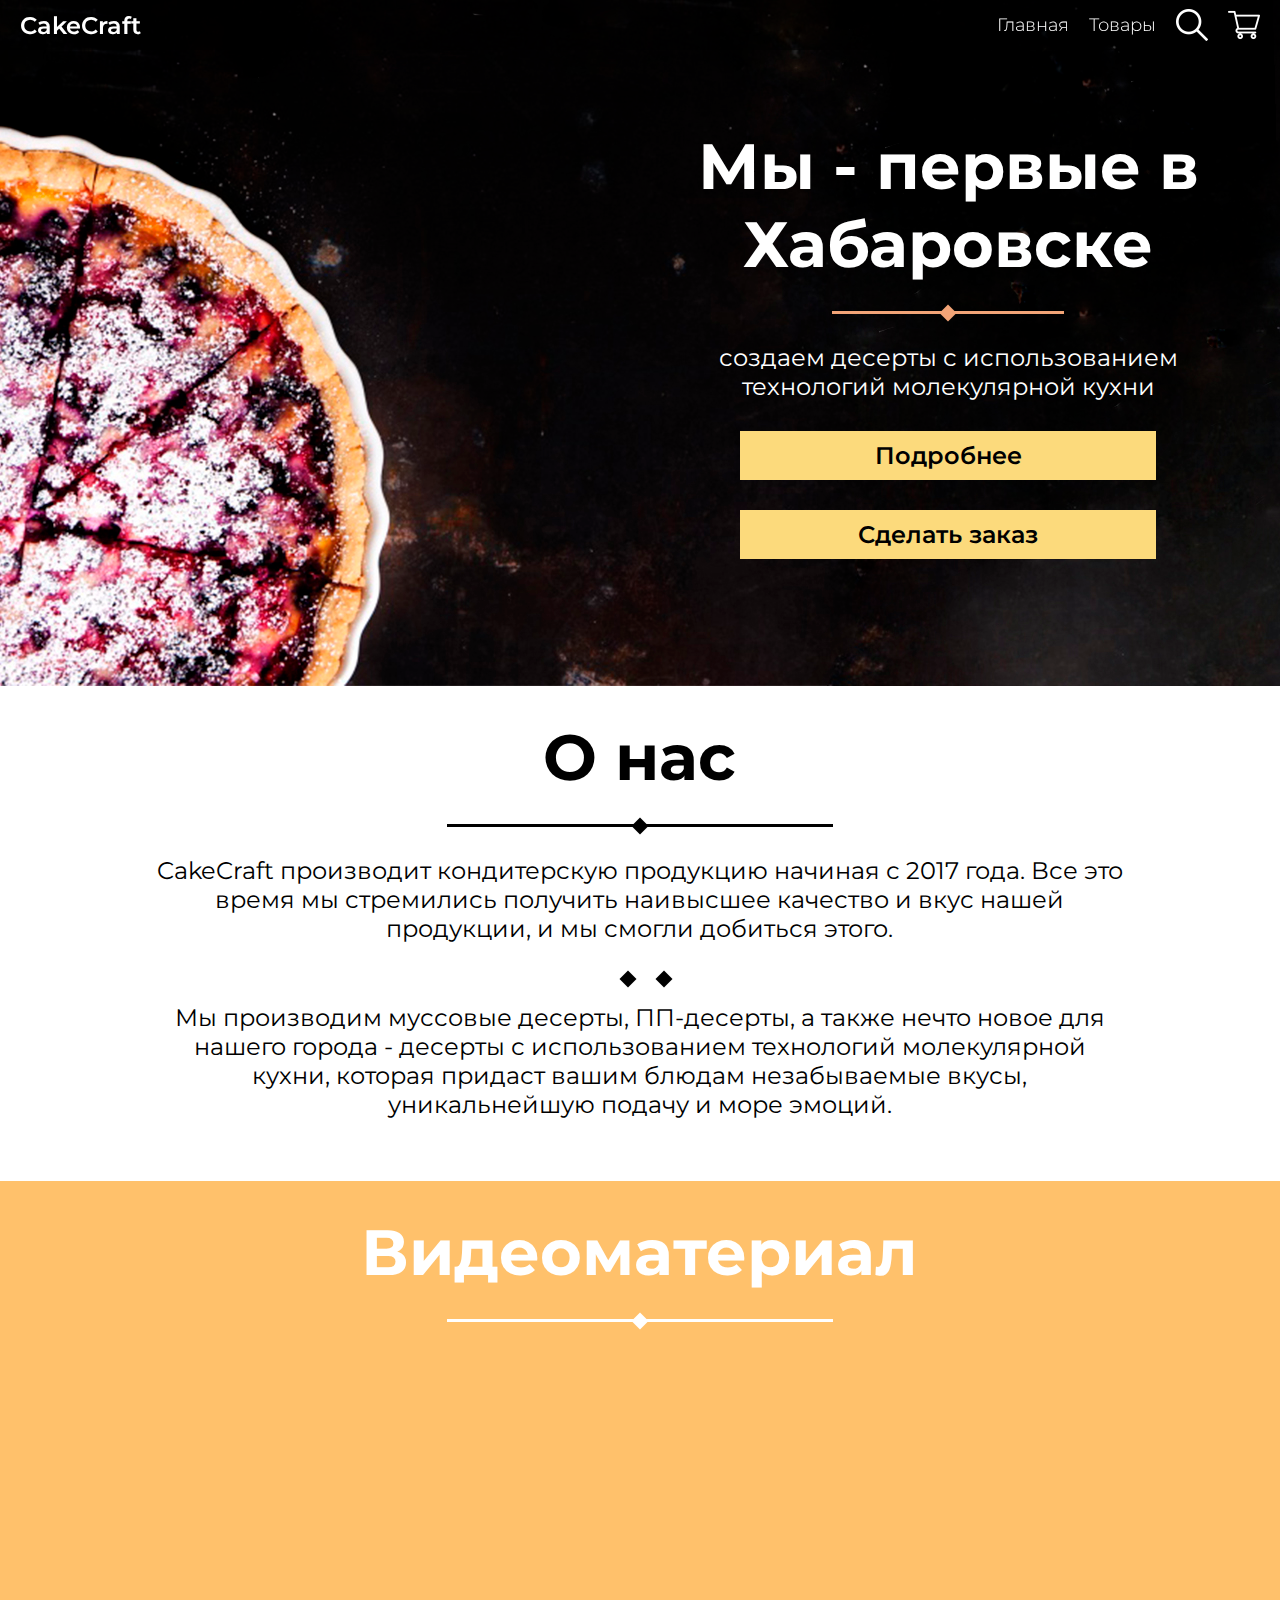
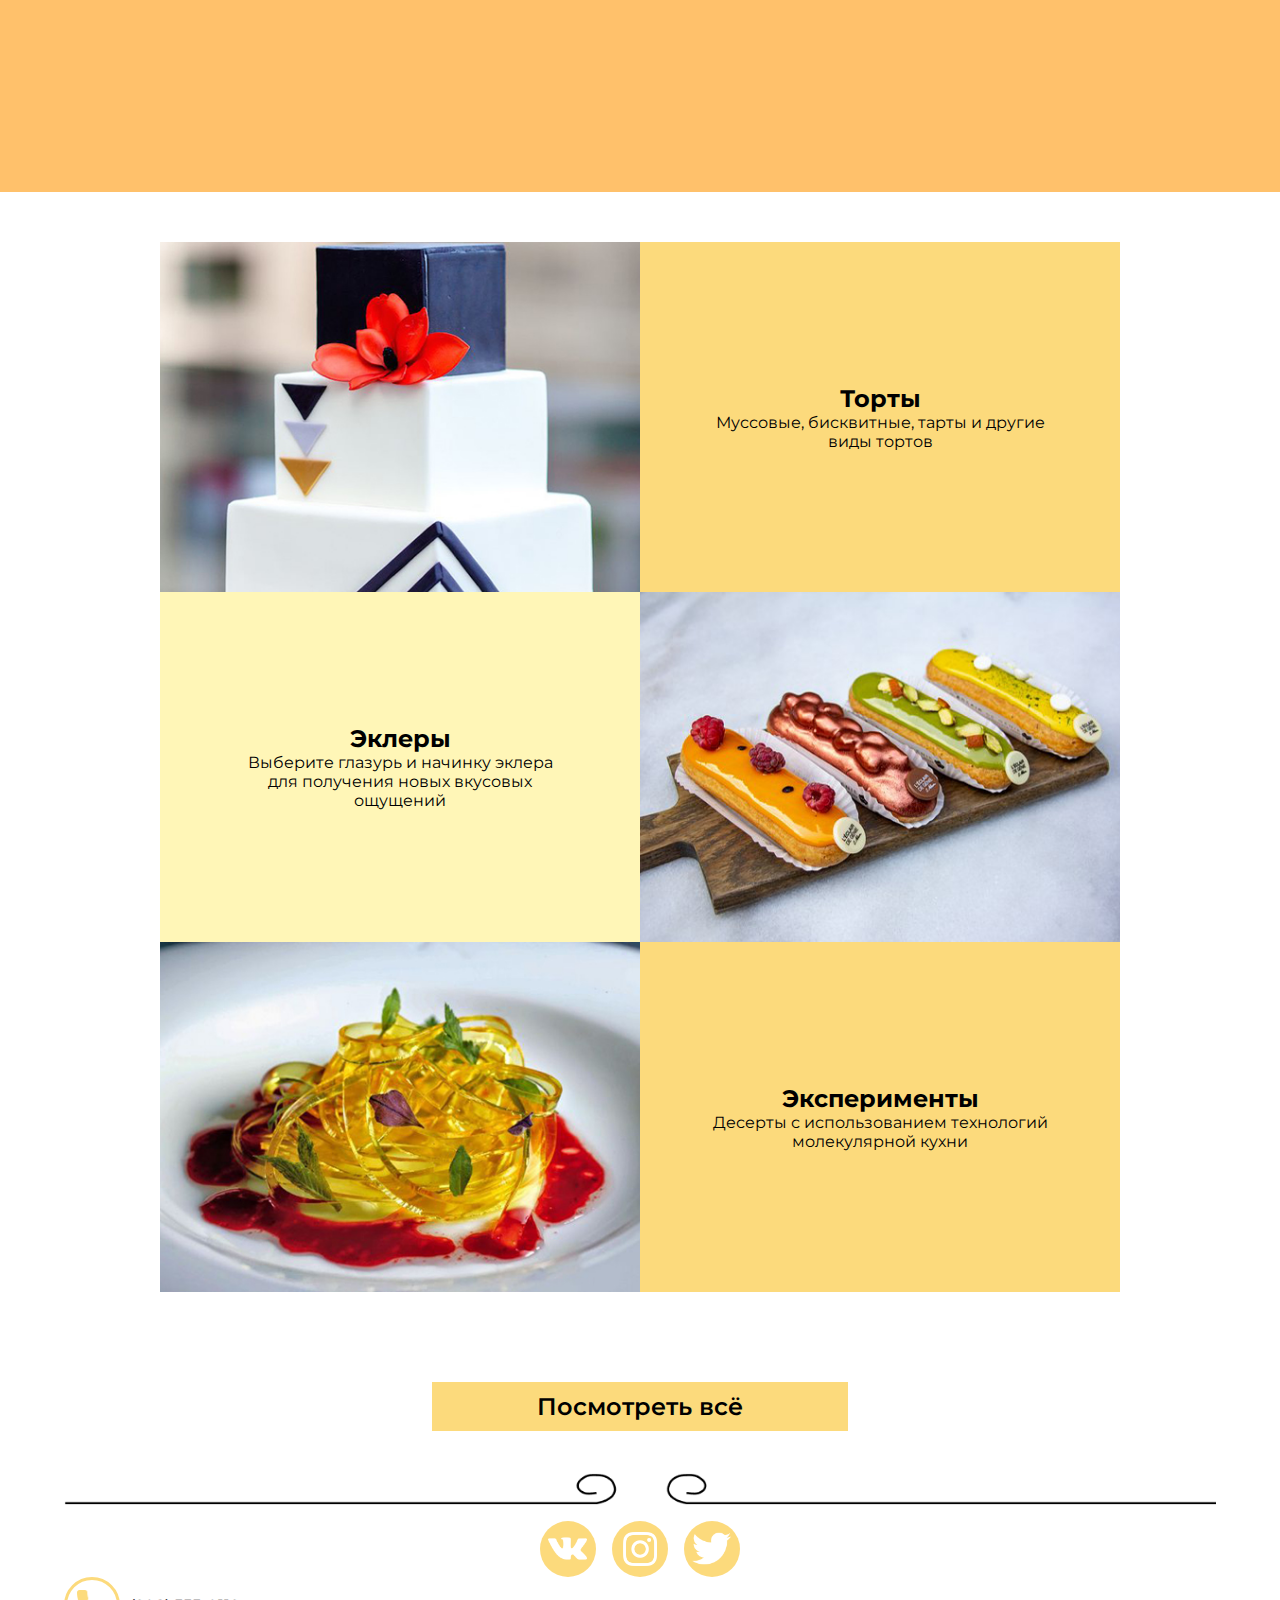
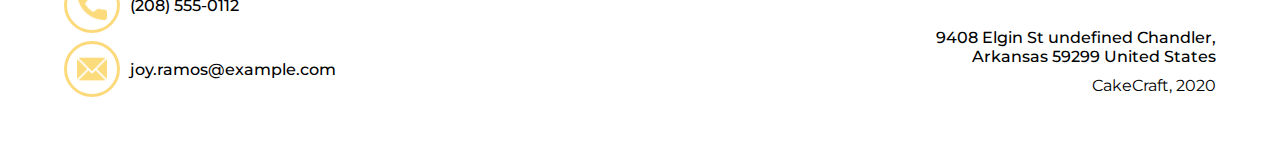
==== commit d6f4276b: "Видео вместо слайдера" ====
--- a/index.html
+++ b/index.html
@@ -43,8 +43,8 @@
         </article>
 
         <article class="gallery">
-            <h1 class="page__titles">Галерея</h1>
-            <img class="gallery__slider" src="media/images/main/image3.jpg" alt="Изображение_галерея">
+            <h1 class="page__titles">Видеоматериал</h1>
+            <iframe width="560" height="315" class="gallery__slider" src="https://www.youtube.com/embed/op91dbfqrnk" frameborder="0" allow="accelerometer; autoplay; clipboard-write; encrypted-media; gyroscope; picture-in-picture" allowfullscreen></iframe>
         </article>
 
         <article class="goods" id="mo">
--- a/styles/index.css
+++ b/styles/index.css
@@ -193,8 +193,8 @@
 }
 
 .gallery__slider {
-    width: 60%;
-    height: 60%;
+    width: 720px;
+    height: 405px;
     margin-top: 64px;
 }
 
